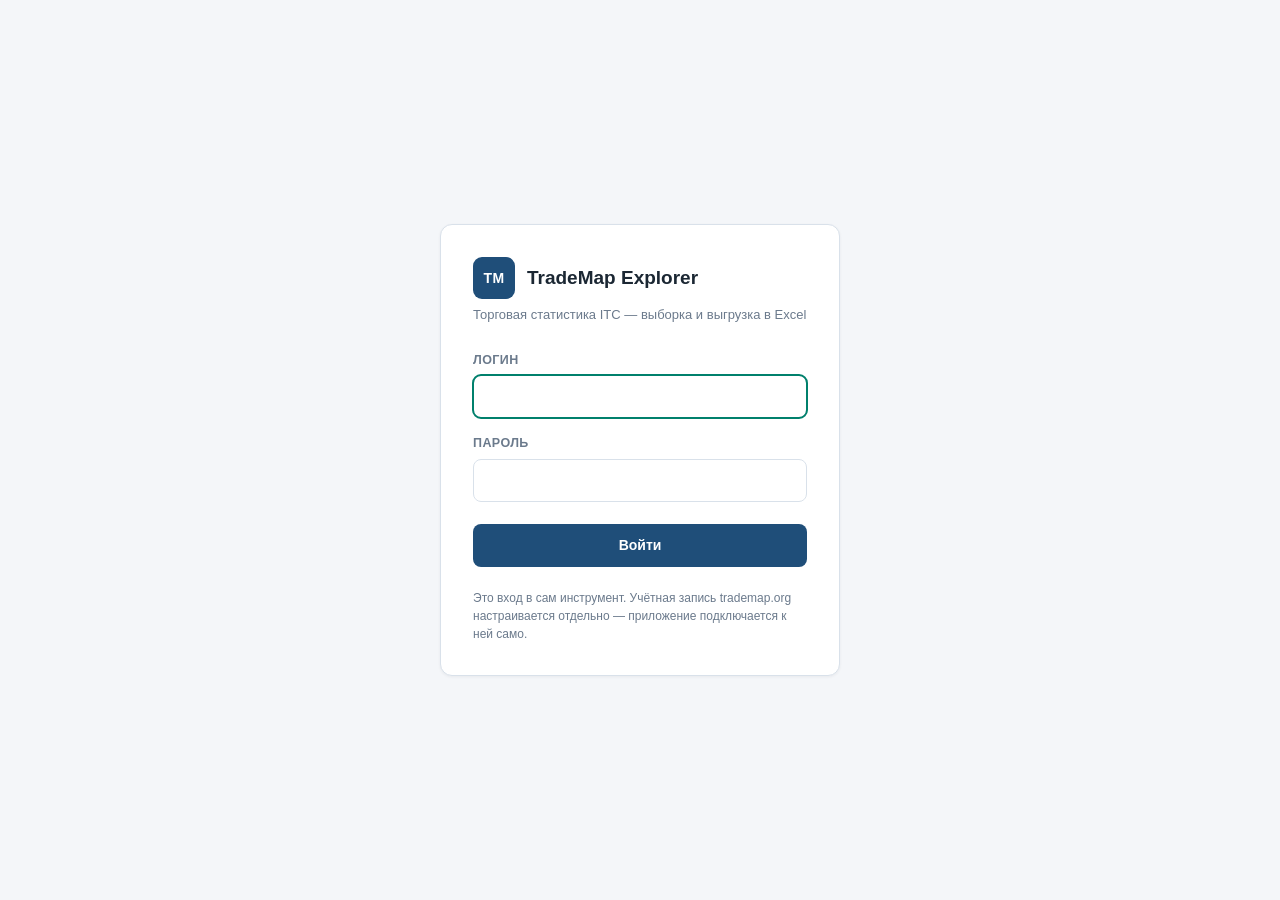
==== app/static/login.html @ 7020677a "Своя страница входа вместо basic auth: сессия на cookie, кнопка выхода" ====
<!doctype html>
<html lang="ru">
<head>
  <meta charset="utf-8">
  <meta name="viewport" content="width=device-width, initial-scale=1">
  <title>Вход — TradeMap Explorer</title>
  <link rel="icon" href="data:image/svg+xml,%3Csvg xmlns='http://www.w3.org/2000/svg' viewBox='0 0 32 32'%3E%3Crect width='32' height='32' rx='6' fill='%231f4e79'/%3E%3Ctext x='16' y='22' font-family='Helvetica,Arial' font-size='15' font-weight='bold' fill='white' text-anchor='middle'%3ETM%3C/text%3E%3C/svg%3E">
  <style>
    :root {
      --bg: #f4f6f9; --panel: #fff; --ink: #1b2733; --muted: #6b7a8c;
      --line: #d9e1ea; --primary: #1f4e79; --accent: #00806c; --danger: #b3261e;
    }
    * { box-sizing: border-box; }
    body {
      margin: 0; min-height: 100vh;
      display: flex; align-items: center; justify-content: center;
      padding: 24px;
      font: 14px/1.5 -apple-system, BlinkMacSystemFont, "Segoe UI", Roboto, Helvetica, Arial, sans-serif;
      background: var(--bg); color: var(--ink);
    }
    .card {
      width: 100%; max-width: 400px; background: var(--panel);
      border: 1px solid var(--line); border-radius: 12px;
      padding: 32px; box-shadow: 0 1px 3px rgba(27, 39, 51, .06);
    }
    .brand { display: flex; align-items: center; gap: 12px; margin-bottom: 6px; }
    .logo {
      width: 42px; height: 42px; border-radius: 9px; flex-shrink: 0;
      background: var(--primary); color: #fff;
      display: grid; place-items: center; font-weight: 700; letter-spacing: .5px;
    }
    h1 { margin: 0; font-size: 19px; }
    .sub { margin: 0 0 26px; font-size: 13px; color: var(--muted); }
    label {
      display: block; font-size: 12.5px; font-weight: 600; color: var(--muted);
      text-transform: uppercase; letter-spacing: .4px; margin-bottom: 6px;
    }
    .field { margin-bottom: 16px; }
    input {
      font: inherit; width: 100%; padding: 10px 12px;
      border: 1px solid var(--line); border-radius: 8px; background: #fff; color: inherit;
    }
    input:focus { outline: 2px solid var(--accent); outline-offset: -1px; }
    button {
      font: inherit; font-weight: 600; width: 100%; padding: 11px;
      margin-top: 6px; border: 0; border-radius: 8px; cursor: pointer;
      background: var(--primary); color: #fff;
    }
    button:hover { filter: brightness(1.1); }
    .error {
      background: #fdeceb; border: 1px solid #f3c4c1; color: var(--danger);
      padding: 10px 12px; border-radius: 8px; margin-bottom: 18px; font-size: 13.5px;
    }
    .note { margin: 22px 0 0; font-size: 12px; color: var(--muted); line-height: 1.5; }
  </style>
</head>
<body>
  <main class="card">
    <div class="brand">
      <span class="logo">TM</span>
      <h1>TradeMap Explorer</h1>
    </div>
    <p class="sub">Торговая статистика ITC — выборка и выгрузка в Excel</p>

    <div id="error" class="error" hidden>Неверный логин или пароль</div>

    <form method="post" action="/login" autocomplete="on">
      <input type="hidden" name="next" id="next" value="/">
      <div class="field">
        <label for="username">Логин</label>
        <input type="text" id="username" name="username" required autofocus
               autocomplete="username" spellcheck="false">
      </div>
      <div class="field">
        <label for="password">Пароль</label>
        <input type="password" id="password" name="password" required
               autocomplete="current-password">
      </div>
      <button type="submit">Войти</button>
    </form>

    <p class="note">
      Это вход в сам инструмент. Учётная запись trademap.org настраивается
      отдельно — приложение подключается к ней само.
    </p>
  </main>

  <script>
    // Показываем ошибку и запоминаем, куда вернуться после входа.
    const params = new URLSearchParams(location.search);
    if (params.get('error')) document.getElementById('error').hidden = false;
    const next = params.get('next');
    // Принимаем только внутренние пути — чтобы форму нельзя было использовать
    // как перенаправление на чужой сайт.
    if (next && next.startsWith('/') && !next.startsWith('//')) {
      document.getElementById('next').value = next;
    }
  </script>
</body>
</html>
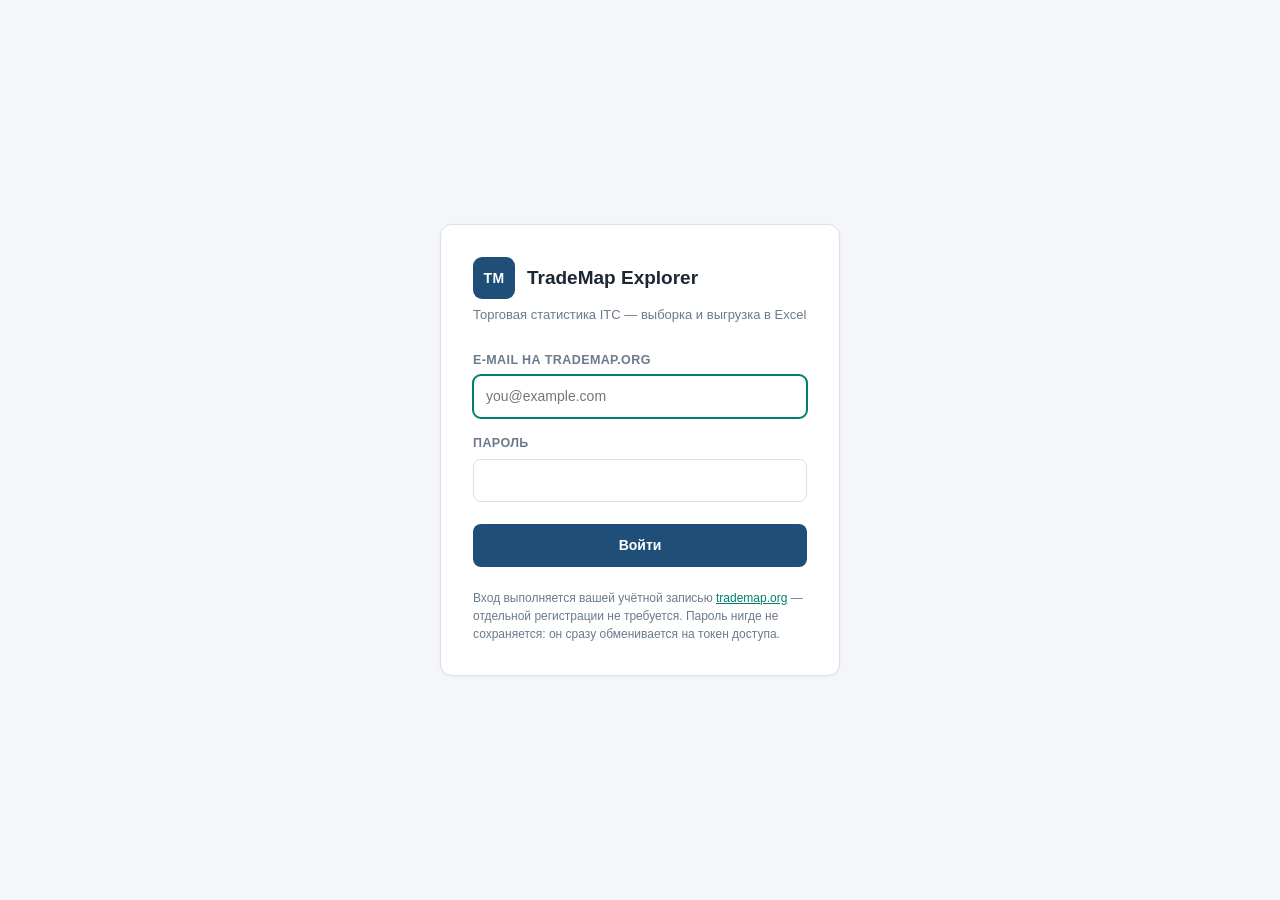
==== commit a3de519a: "Вход учётной записью TradeMap вместо отдельного пароля" ====
--- a/app/static/login.html
+++ b/app/static/login.html
@@ -52,6 +52,7 @@
       padding: 10px 12px; border-radius: 8px; margin-bottom: 18px; font-size: 13.5px;
     }
     .note { margin: 22px 0 0; font-size: 12px; color: var(--muted); line-height: 1.5; }
+    .note a { color: var(--accent); }
   </style>
 </head>
 <body>
@@ -62,14 +63,15 @@
     </div>
     <p class="sub">Торговая статистика ITC — выборка и выгрузка в Excel</p>
 
-    <div id="error" class="error" hidden>Неверный логин или пароль</div>
+    <div id="error" class="error" hidden></div>
 
     <form method="post" action="/login" autocomplete="on">
       <input type="hidden" name="next" id="next" value="/">
       <div class="field">
-        <label for="username">Логин</label>
-        <input type="text" id="username" name="username" required autofocus
-               autocomplete="username" spellcheck="false">
+        <label for="username">E-mail на trademap.org</label>
+        <input type="email" id="username" name="username" required autofocus
+               autocomplete="username" spellcheck="false"
+               placeholder="you@example.com">
       </div>
       <div class="field">
         <label for="password">Пароль</label>
@@ -80,15 +82,27 @@
     </form>
 
     <p class="note">
-      Это вход в сам инструмент. Учётная запись trademap.org настраивается
-      отдельно — приложение подключается к ней само.
+      Вход выполняется вашей учётной записью
+      <a href="https://www.trademap.org" target="_blank" rel="noopener">trademap.org</a>
+      — отдельной регистрации не требуется. Пароль нигде не сохраняется:
+      он сразу обменивается на токен доступа.
     </p>
   </main>
 
   <script>
     // Показываем ошибку и запоминаем, куда вернуться после входа.
     const params = new URLSearchParams(location.search);
-    if (params.get('error')) document.getElementById('error').hidden = false;
+    const box = document.getElementById('error');
+    // reason — это отказ самого сервиса, его нужно показать дословно:
+    // «неверный пароль» тут было бы враньём.
+    const reason = params.get('reason');
+    if (reason) {
+      box.textContent = reason;
+      box.hidden = false;
+    } else if (params.get('error')) {
+      box.textContent = 'TradeMap не принял эти e-mail и пароль';
+      box.hidden = false;
+    }
     const next = params.get('next');
     // Принимаем только внутренние пути — чтобы форму нельзя было использовать
     // как перенаправление на чужой сайт.
